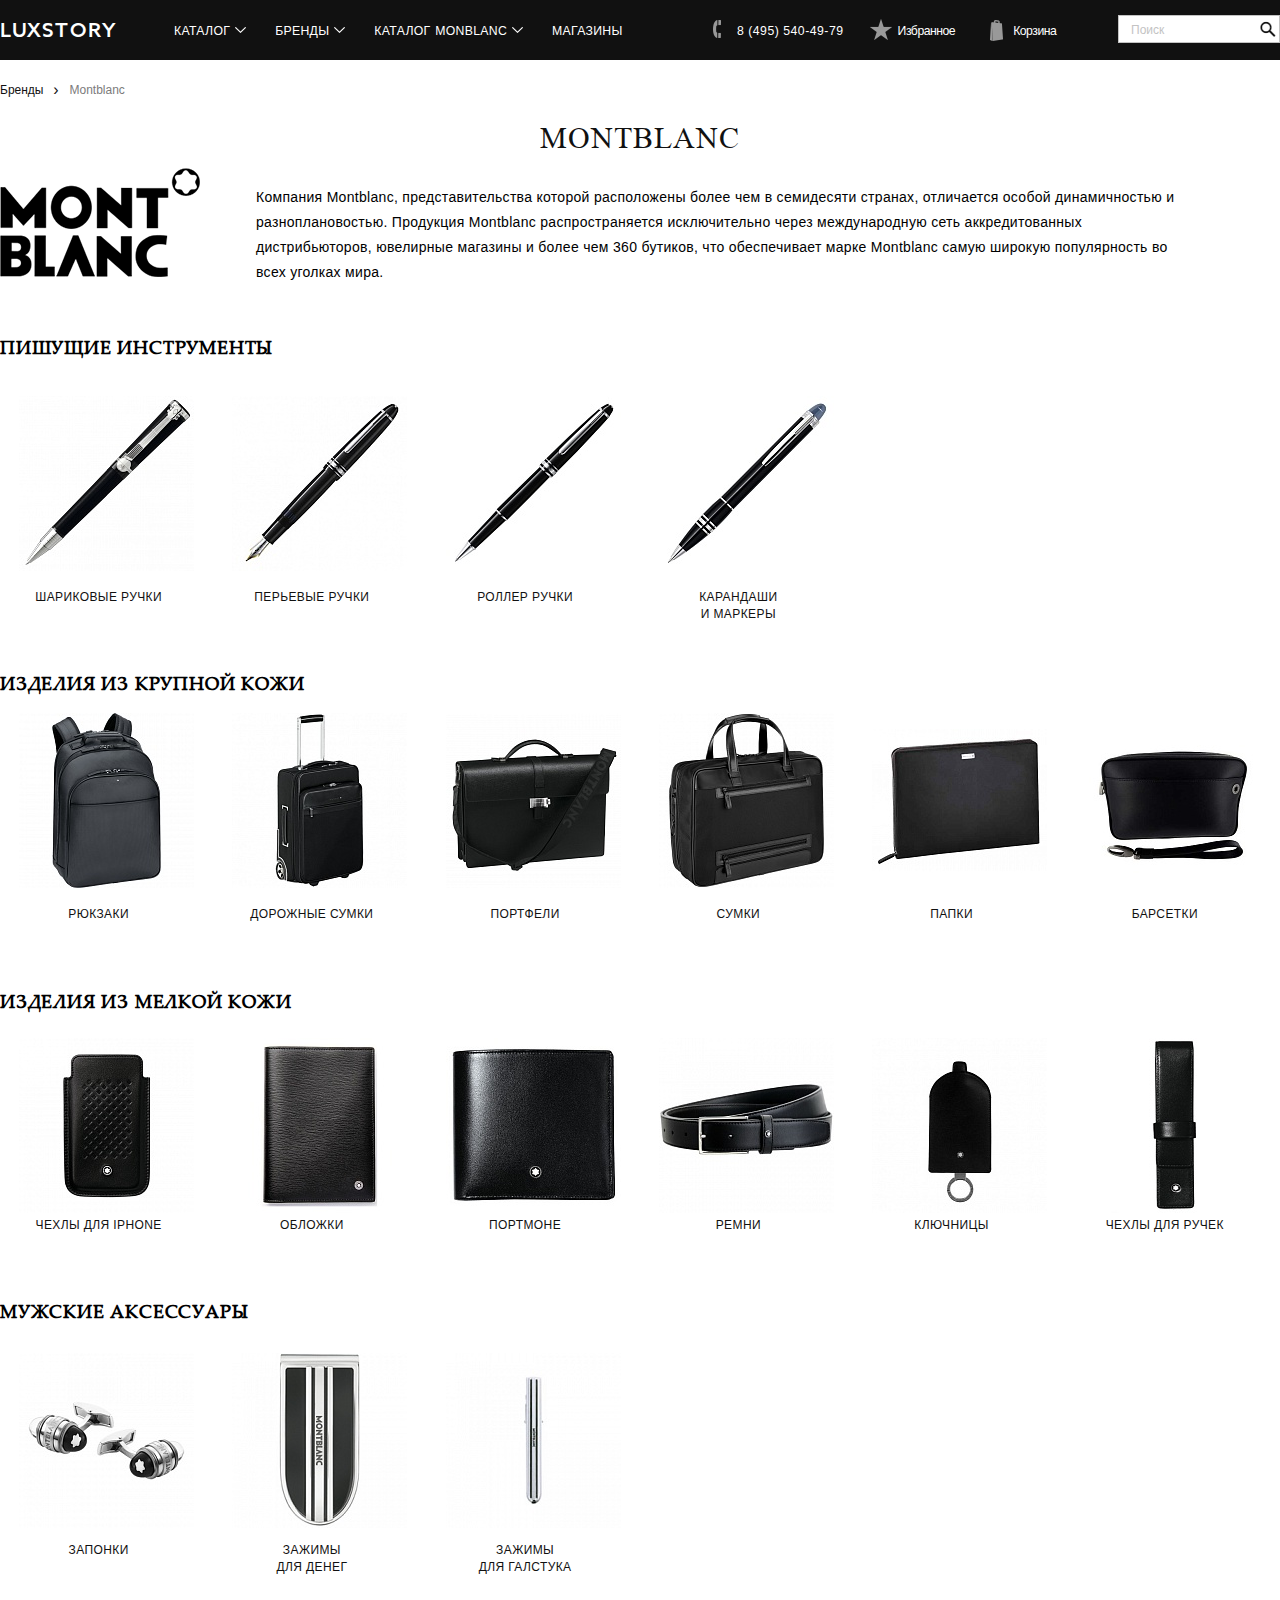
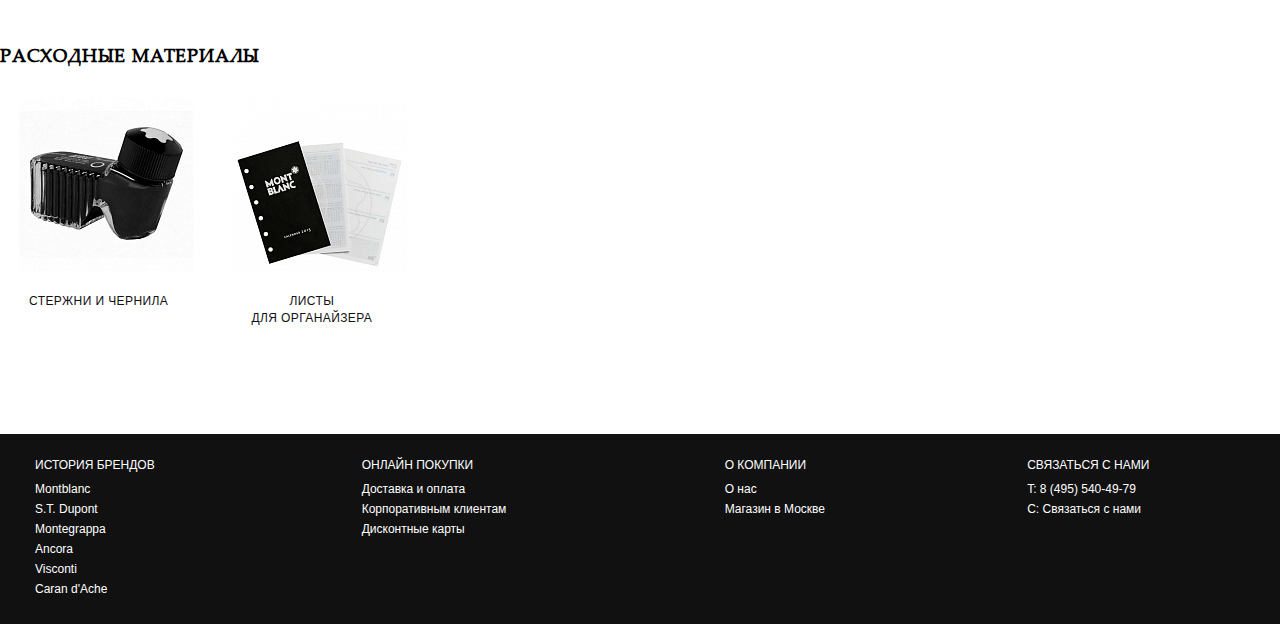
==== index.html @ c9559ed9 "girst_commit" ====
﻿<!DOCTYPE HTML>
<!--[if lt IE 7]><html lang="ru" class="lt-ie9 lt-ie8 lt-ie7"><![endif]-->
<!--[if IE 7]><html lang="ru" class="lt-ie9 lt-ie8"><![endif]-->
<!--[if IE 8]><html lang="ru" class="lt-ie9"><![endif]-->
<!--[if gt IE 8]><!-->
<html lang="ru">
<!--<![endif]-->
	<head>
		<meta charset="utf-8" />
		<title>Monblanc</title>
		<meta name="description" content="" />
		<meta http-equiv="X-UA-Compatible" content="IE=edge" />
		<meta name="viewport" content="width=device-width, initial-scale=1.0" />
		<link rel="shortcut icon" href="favicon.ico" />
		<link rel="stylesheet" href="style.css">
		<!-- <link rel="stylesheet" href="css/nav.css">	 -->
		<link href='https://fonts.googleapis.com/css?family=Open+Sans' rel='stylesheet' type='text/css'>
		
		
		<!--[if lt IE 9]>
			<link rel="stylesheet" href="https://rawgit.com/codefucker/finalReject/master/reject/reject.css" media="all" />
			<script type="text/javascript" src="https://rawgit.com/codefucker/finalReject/master/reject/reject.min.js" data-text="Ваш браузер застарел, обновите свой браузер"></script>
			<script src="js/html5shiv/es5-shim.min.js"></script>
			<script src="js/html5shiv/html5shiv.min.js"></script>
			<script src="js/html5shiv/html5shiv-printshiv.min.js"></script>
			<script src="js/respond/respond.min.js"></script>
		<![endif]-->		
	</head>
	<body>	
		<!--  Start header -->
		<header>
		<ul>
			<li>
				<ul></ul>
			</li>
		</ul>
			<div class="header-inner">	
				<a href="" class="toggleMenu"></a>		
				<nav class="nav-header-left nav">								
					<h1 class="logo-text"><a href="">LUXSTORY</a></h1>					
					<li><a href="#">каталог</a><span></span>
						<ul class="block-nav first-block-nav ">
							<li>
								<a>MONTBLANC</a><span></span>
								<ul>									
									<li>
										<ul>
											<li><a href="">МУЖСКИЕ АКСЕССУАРЫ</a></li>
											<li><a href="">ПИШУЩИЕ ИНСТРУМЕНТЫ </a></li>
											<li><a href="">ИЗДЕЛИЯ ИЗ КОЖИ </a></li>
											<li><a href="">РАСХОДНЫЕ МАТЕРИАЛЫ</a></li>
										</ul>
									</li>
								</ul>
							</li>
							<li>
								<a>VISCONTI</a><span></span>
								<ul>
									
									<li>
										<ul>
											<li><a href="">ПИШУЩИЕ ИНСТРУМЕНТЫ</a></li>	
										</ul>
									</li>				
								</ul>
							</li>
							<li>
								<a>S.T.DUPONT</a><span></span>
								<ul>
									
									<li>
										<ul>
											<li><a href="">ИЗДЕЛИЯ ИЗ КОЖИ</a></li>
											<li><a href="">ЗАЖИГАЛКИ</a></li>
										</ul>
									</li>									
								</ul>
							</li>
							<li>
								<a>ANCORA</a><span></span>
								<ul>
									
									<li>
										<ul>
											<li><a href="">ПИШУЩИЕ ИНСТРУМЕНТЫ</a></li>
										</ul>
									</li>									
								</ul>
							</li>
							<li>
								<ul>
									<a>MONTEGRAPPA</a><span></span>
									<li>
										<ul>
											<li><a href="">ПИШУЩИЕ ИНСТРУМЕНТЫ</a></li>
											<li><a href="">МУЖСКИЕ АКСЕССУАРЫ</a></li>
										</ul>
									</li>									
								</ul>
							</li>
							<li>
								<ul>
									<a>CARAN D'ACHE</a><span></span>
									<li>
										<ul>
											<li><a href="">ИЗДЕЛИЯ ИЗ КОЖИ</a></li>
											<li><a href="">ПИШУЩИЕ ИНСТРУМЕНТЫ</a></li>
										</ul>
									</li>									
								</ul>
							</li>
						</ul>					
					</li>
					<li><a href="#">Бренды</a><span></span>
						<ul class="block-nav">
							<li>																	
								<a href="">MONTBLANC</a>
								<a href="">VISCONTI</a>
								<a href="">S.T.DUPONT</a>
								<a href="">ANCORA</a>
								<a href="">MONTEGRAPPA</a>
								<a href="">CARAN D'ACHE</a>																
							</li>
						</ul>
					</li>
					<li><a href="#">КАТАЛОГ MONBLANC</a><span></span>
						<ul class="block-nav">
							<li>															
								<a href="">МУЖСКИЕ АКСЕССУАРЫ</a>
								<a href="">ПИШУЩИЕ ИНСТРУМЕНТЫ </a>
								<a href="">ИЗДЕЛИЯ ИЗ КОЖИ </a>
								<a href="">РАСХОДНЫЕ МАТЕРИАЛЫ</a>														
							</li>
						</ul>
					</li>
					<li><a href="#">магазины</a></li>
				</nav>
				<nav class="nav-header-right">
					<li class="nav-phone"><a href="#">8 (495) 540-49-79</a></li>
					<li class="favorites"><a href="#"><span>Избранное</span></a></li>
					<li class="card"><a href="#"><span>Корзина</span></a></li>
					<form action="" class="form-search">
						<input type="text" placeholder="Поиск">
						<input type="submit" value="&nbsp;">
					</form>
				</nav>
			</div>
		</header>		
		<div class="clear"></div>
		<!-- Stop header -->
		<!--  Start page-title-map -->
		<div class="page-title-map">
			<ul >
				<li><a href="#">Бренды</a></li>			
				<li><a href="#" class="active-post">Montblanc</a></li>				
			</ul>
		</div>
		<!-- Stop page-title-map -->
		<!--  Start content -->
		<section class="content">
			<div class="content-inner">
				<h2>montblanc</h2>
				<div class="content-inner-text">
					<a href="#" class="logo">
						<img src="images/content/logo.png" alt="">
					</a>
					<p>
						Компания Montblanc, представительства которой расположены более чем в семидесяти странах, отличается особой динамичностью и разноплановостью. Продукция Montblanc распространяется исключительно через международную сеть аккредитованных дистрибьюторов, ювелирные магазины и более чем 360 бутиков, что обеспечивает марке Montblanc самую широкую популярность во всех уголках мира.
					</p>
				</div>
				<ul class="ci-desc">
					<h3>Пишущие инструменты</h3>
					<li>
						<a href="">
							<div><img src="images/content/writingInstrument/1.jpg" alt=""></div>
							<span>Шариковые ручки</span>
						</a>
					</li>
					<li>
						<a href="">
							<div><img src="images/content/writingInstrument/2.jpg" alt=""></div>
							<span>Перьевые ручки</span>
						</a>
					</li>
					<li>
						<a href="">
							<div><img src="images/content/writingInstrument/3.jpg" alt=""></div>
							<span>Роллер ручки</span>
						</a>
					</li>
					<li>
						<a href="">
							<div><img src="images/content/writingInstrument/4.jpg" alt=""></div>
							<span>Карандаши<br>и маркеры</span>
						</a>
					</li>
				</ul>
				<ul class="ci-desc roughSkin">
					<h3>Изделия из крупной кожи</h3>
					<li>
						<a href="">
							<div><img src="images/content/roughSkin/1.jpg" alt=""></div>
							<span>Рюкзаки</span>
						</a>
					</li>
					<li>
						<a href="">
							<div><img src="images/content/roughSkin/2.jpg" alt=""></div>
							<span>Дорожные сумки</span>
						</a>
					</li>
					<li>
						<a href="">
							<div><img src="images/content/roughSkin/3.jpg" alt=""></div>
							<span>Портфели</span>
						</a>
					</li>
					<li>
						<a href="">
							<div><img src="images/content/roughSkin/4.jpg" alt=""></div>
							<span>Сумки</span>
						</a>
					</li>
					<li>
						<a href="">
							<div><img src="images/content/roughSkin/5.jpg" alt=""></div>
							<span>Папки</span>
						</a>
					</li>
					<li>
						<a href="">
							<div><img src="images/content/roughSkin/6.jpg" alt=""></div>
							<span>Барсетки</span>
						</a>
					</li>
				</ul>
				
				<ul class="ci-desc fineLeather">
					<h3>Изделия из мелкой кожи</h3>
					<li>
						<a href="">
							<div><img src="images/content/fineLeather/1.jpg" alt=""></div>
							<span>Чехлы для Iphone</span>
						</a>
					</li>
					<li>
						<a href="">
							<div><img src="images/content/fineLeather/2.jpg" alt=""></div>
							<span>Обложки</span>
						</a>
					</li>
					<li>
						<a href="">
							<div><img src="images/content/fineLeather/3.jpg" alt=""></div>
							<span>Портмоне</span>
						</a>
					</li>
					<li>
						<a href="">
							<div><img src="images/content/fineLeather/4.jpg" alt=""></div>
							<span>Ремни</span>
						</a>
					</li>
					<li>
						<a href="">
							<div><img src="images/content/fineLeather/5.jpg" alt=""></div>
							<span>Ключницы</span>
						</a>
					</li>
					<li>
						<a href="">
							<div><img src="images/content/fineLeather/6.jpg" alt=""></div>
							<span>Чехлы для ручек</span>
						</a>
					</li>
				</ul>
				<ul class="ci-desc accessories">
					<h3>Мужские аксессуары</h3>
					<li>
						<a href="">
							<div><img src="images/content/accessories/1.jpg" alt=""></div>
							<span>Запонки</span>
						</a>
					</li>
					<li>
						<a href="">
							<div><img src="images/content/accessories/2.jpg" alt=""></div>
							<span>Зажимы<br>для денег</span>
						</a>
					</li>	
					<li>
						<a href="">
							<div><img src="images/content/accessories/3.jpg" alt=""></div>
							<span>Зажимы<br>для галстука</span>
						</a>
					</li>			
				</ul>

				<ul class="ci-desc consumables">
					<h3>Расходные материалы</h3>
					<li>
						<a href="">
							<div><img src="images/content/consumables/1.jpg" alt=""></div>
							<span>Стержни и чернила</span>
						</a>
					</li>
					<li>
						<a href="">
							<div><img src="images/content/consumables/2.jpg" alt=""></div>
							<span>Листы<br>для органайзера</span>
						</a>
					</li>								
				</ul>

			</div>
		</section>
		<!-- Stop content -->
		<!--  Start footer -->
		<footer>
			<div class="footer-inner">
				<nav class="footer-nav fn-1">
					<li><h4>История брендов</h4></li>
					<li><a href="">Montblanc</a></li>
					<li><a href="">S.T. Dupont</a></li>
					<li><a href="">Montegrappa</a></li>
					<li><a href="">Ancora</a></li>
					<li><a href="">Visconti</a></li>
					<li><a href="">Caran d'Ache</a></li>
				</nav>
				<nav class="footer-nav fn-2">
					<li><h4>Онлайн покупки</h4></li>
					<li><a href="">Доставка и оплата</a></li>
					<li><a href="">Корпоративным клиентам</a></li>
					<li><a href="">Дисконтные карты</a></li>		
				</nav>
				<nav class="footer-nav fn-3">
					<li><h4>О компании</h4></li>
					<li><a href="">О нас</a></li>
					<li><a href="">Магазин в Москве</a></li>
				</nav>
				<nav class="footer-nav fn-4">
					<li><h4>Связаться с нами</h4></li>
					<li><span>T: 8 (495) 540-49-79</span></li>
					<li><a href="">C: Связаться с нами</a></li>
				</nav>
			</div>
		</footer>				
		<!-- Stop footer -->

		<!-- script -->	
		<script type="text/javascript" src="http://code.jquery.com/jquery-1.10.2.min.js"></script>
		<script src="js/myscript.js" type="text/javascript"></script>
	</body>
</html>
---- style.css ----
﻿@charset "utf-8";

@import url(css/media.css);
@import url(css/reset.css);
/* ----------------------------Блок присоединения шрифтов--------------------------------*/
@import url(https://fonts.googleapis.com/css?family=Open+Sans);
@font-face {
font-family: 'AzoSans-Medium';
src: url('fonts/AzoSans/AzoSans-Medium.eot');
src: url('fonts/AzoSans/AzoSans-Medium.eot?#iefix') format('embedded-opentype'),
 url('fonts/AzoSans/AzoSans-Medium.woff') format('woff'),
 url('fonts/AzoSans/AzoSans-Medium.ttf') format('truetype'),
 url('fonts/AzoSans/AzoSans-Medium.svg#fonts/AzoSans/AzoSans-Medium') format('svg');
font-weight: normal;
font-style: normal;
}
@font-face {
font-family: 'PalatinoLinotype';
src: url('fonts/PalatinoLinotype/PalatinoLinotype.eot');
src: url('fonts/PalatinoLinotype/PalatinoLinotype.eot?#iefix') format('embedded-opentype'),
 url('fonts/PalatinoLinotype/PalatinoLinotype.woff') format('woff'),
 url('fonts/PalatinoLinotype/PalatinoLinotype.ttf') format('truetype'),
 url('fonts/PalatinoLinotype/PalatinoLinotype.svg#fonts/PalatinoLinotype/PalatinoLinotype') format('svg');
font-weight: normal;
font-style: normal;
}
@font-face {
font-family: 'Times_New_Roman';
src: url('fonts/Times_New_Roman/Times_New_Roman.eot');
src: url('fonts/Times_New_Roman/Times_New_Roman.eot?#iefix') format('embedded-opentype'),
 url('fonts/Times_New_Roman/Times_New_Roman.woff') format('woff'),
 url('fonts/Times_New_Roman/Times_New_Roman.ttf') format('truetype'),
 url('fonts/Times_New_Roman/Times_New_Roman.svg#fonts/Times_New_Roman/Times_New_Roman') format('svg');
font-weight: normal;
font-style: normal;
}
/* ------------------------------ Конец блока присоединения шрифтов ------------------------------*/


/*-----------------------------------------------------------------------------------*/
/*  TYPOGRAPHY
/*-----------------------------------------------------------------------------------*/
body{
    font-family: arial, sans-serif;
    font-weight: 400;
    font-size: 12px;
    color: #111;
}
a{
	text-decoration: none;
}
li a:hover{
	text-decoration: underline;
	color: #bfac61;
}
.clear{
	clear: both;
}
/* ------------------------------  Start header ------------------------------ */
header{
	width: 100%;
	background: #111;
}
.header-inner{
	min-height: 60px;
	max-width: 1280px;	
	margin: 0 auto;
    padding: 12px 0 0 0;
	font-size: 12.26px;
	outline: 0px solid #ff0000;
}
.header-inner a{
	color: #fff;
}
.logo-text{
	padding: 10px 39px 19px 0;
	font-family: 'AzoSans-Medium';
	font-size: 20px;	
	letter-spacing: 1px;
	float: left;
}
/* nav-header-left */
.toggleMenu{
	display: none;
	width: 25px;
	height: 25px;
	margin: 5px 0 0 20px;
	background: url(images/header/menu-left.png) no-repeat;
	float: left;
}
.nav-header-left{
    letter-spacing: 0.3px;
	float: left;
}
.nav-header-left > li{
	position: relative;
	float: left;
}
.nav-header-left > li > a{
	display: block;
    padding: 13px 26px 23px 19px;
	text-transform: uppercase;
	word-spacing: 1px;
}
/*.nav-header-left > li:last-child a:after{
	display: none;
}*/
.nav-header-left > li > span{
	position: absolute;
    right: 10px;
    top: 15px;
    width: 11px;
    height: 6px;
    background: url(images/header/nav-header-left-after.png) no-repeat;
}
.nav-header-left > li:hover > a{
	text-decoration: none;
	background: #fff;
	color: #111;
}
.nav-header-left > li:last-child:hover > a{
	text-decoration: none;
	background: none;
	color: #fff;
}

/* block-nav */
.block-nav{
	display: none;
	position: absolute;
	top: 37px;
	left: -50px;	
	padding: 0px 0 45px 57px;	
	background: #fff;
	border: 1px solid #cfcfcf;
    border-top: none;	
	z-index: 100;
}
.first-block-nav{
width: 700px;
left: -153px;
}
.nav-header-left > li:hover > ul{
	display: block;
}
.block-nav > li > ul > a{
	padding-bottom: 10px;
	font-family: 'Times_New_Roman';
	font-size: 18px;
	color: #111;
}
.block-nav a{
	font-family: 'Open Sans', sans-serif;
	line-height: 24px;
	color: #111;
}
.block-nav > li{
    width: 212px;
	padding-top: 20px;
	float: left;	
}
.block-nav > li > ul{
    padding-top: 17px;
}
/* nav-header-right */
.nav-header-right{
    width: 567px;
	padding-top: 3px;
	float: right;
}
.nav-header-right > li{
	padding: 5px 20px 0 0px;
	float: left;
}
.nav-header-right > li > a{
	position: relative;
	display: block;
	padding: 5px 10px 0 28px;
	letter-spacing: -0.5px;
}
li.nav-phone a{
    padding: 5px 6px 0 24px;
    letter-spacing: 0.5px;
}
.nav-phone a:before{
	position: absolute;
	left: 0px;
	top: 0px;
    content: "";
    width: 8px;
    height: 18px;
    background: url(images/header/nav-phone-bg.png) no-repeat;
}
.favorites a:before{
	position: absolute;
	left: 0px;
	top: -1px;
    content: "";
    width: 22px;
    height: 21px;
    background: url(images/header/favorites-bg.png) no-repeat;
}
.card a:before{
	position: absolute;
	left: 5px;
	top: 0px;
    content: "";
    width: 13px;
    height: 21px;
    background: url(images/header/card-bg.png) no-repeat;
}
.form-search{
	position: relative;
	float: right;
}
.form-search input[type=text]{
	width: 162px;
	height: 28px;
	padding: 0 20px 0 12px;
	border: 1px solid #c3c3c3;
}
.form-search input[type=submit]{	
	position: absolute;
	top: 6px;
	right: 2px;
	width: 19px;
	height: 17px;
	background: #fff url(images/header/form-search-submit.png) no-repeat;
	border: none;
}
.form-search ::-webkit-input-placeholder {
    font-size: 12px;
    color: #c3c3c3;
}
.form-search :-moz-placeholder {
    font-size: 12px;
    color: #c3c3c3;
}
.form-search ::-moz-placeholder {
    font-size: 12px;
    color: #c3c3c3;
}
.form-search :-ms-input-placeholder {
    font-size: 12px;
    color: #c3c3c3;
}


/* ------------------------------  Stop header ------------------------------ */
/* ------------------------------  Start page-title-map ------------------------------ */
.page-title-map{	
	max-width: 1280px;
	margin: 0 auto;
	outline: 0px solid #ff0000;
}
.page-title-map ul{
	overflow: hidden;
}
.page-title-map li{
	float: left;
}
.page-title-map li:first-child a{
	padding-left: 0;
}
.page-title-map li:last-child a:after{
	display: none;
}
.page-title-map a{
	position: relative;
	display: block;
    padding: 23px 15px 24px 11px;
	color: #111;
}
.page-title-map a:after {
    content: '\203A'; /* выведет › */
    position: absolute;
    right: 0px;
    top: 21px;
    display: block;
    font-size: 16px;
}
.page-title-map a.active-post{
	color: #7c7b7b;
}

/* ------------------------------  Stop page-title-map ------------------------------ */
/* ------------------------------  Start content ------------------------------ */
.content{
	width: 100%;
}
.content-inner{
	max-width: 1280px;
	margin: 0 auto;
	padding-bottom: 87px;
	outline: 0px solid #00cf00;
}
.content-inner h2{
	padding: 3px 0 15px 0;
    letter-spacing: 1px;
	text-align: center;
	text-transform: uppercase;
	font-family: 'Times_New_Roman';
	font-size: 30.22px;
}
/* content-inner-text */
.content-inner-text{
	overflow: hidden;
	padding-bottom: 22px;
}
.logo{
	float: left;
}
.content-inner-text p{
	width: 80%;
    padding: 17px 102px 0 0;
    line-height: 25px;
    font-size: 14px;
    color: #000;
    letter-spacing: 0.3px;
    float: right;
}
/* ci-desc */
.ci-desc{
	overflow: hidden;
	padding: 34px 0 0 0;
}
.roughSkin{
    padding-bottom: 18px;
}
.fineLeather{
	    padding-bottom: 3px;
}
.accessories{
	padding-bottom: 19px;
}
.ci-desc h3{
	padding-bottom: 37px;
	text-transform: uppercase;
	font-family: 'PalatinoLinotype';
	font-size: 18px;
	font-weight: 600;
	color: #000;
    letter-spacing: 0.8px;
}
.roughSkin h3{
	padding-bottom: 18px;
}
.fineLeather h3{
	padding-bottom: 25px;
}
.accessories h3{
	padding-bottom: 30px;
}
.consumables h3{
    padding-bottom: 30px;
}
.ci-desc li{
	width: 16.66%;
	float: left;
}
.ci-desc li > a{
	display: block;
}
.ci-desc li > a > div{
	min-height: 175px;
}
.ci-desc li > a > div > img{
    display: block;
	margin: 0 auto;
}
.ci-desc li > a > span{
	display: block;
	padding: 18px 16px 20px 0;    
    line-height: 17px;
	text-align: center;
	text-transform: uppercase;
    color: #111;
    letter-spacing: .4px;
}
.fineLeather li > a > span{
	padding: 4px 16px 34px 0;
}
.accessories li > a > span{
    padding-top: 14px;
}
.consumables li > a > span{
	padding-top: 21px ;
}
.ci-desc li > a > span:hover{
	color: #bfac61;
}
/* ------------------------------  Stop content ------------------------------ */
/* ------------------------------  Start footer ------------------------------ */
footer{
	width: 100%;
	background: #111;
}
.footer-inner{
	overflow: hidden;
	max-width: 1280px;
	margin: 0 auto;
	padding: 25px 35px;
	outline: 0px solid #ff0000;
}
.footer-nav{	
	float: left;
}
.fn-1{
	width: 27%;
}
.fn-2{
	width: 30%;
}
.fn-3{
	width: 25%;
}
.fn-4{
	width: 18%;
}
.footer-nav h4{
	padding-bottom: 8px;
	text-transform: uppercase;
	color: #fff;
}
.footer-nav a, .footer-nav span{
	display: inline-block;
	line-height: 20px;
	color: #fff;
}
/* ------------------------------  Stop footer ------------------------------ */
---- css/nav.css ----
body, nav, ul, li, a  {margin: 0; padding: 0;}
body {font-family: "Helvetica Neue", Helvetica, Arial, sans-serif; }
a {text-decoration: none;}
.container {
    width: 90%;
    max-width: 900px;
    margin: 10px auto;
}
.toggleMenu {
    display:  none;
    background: #666;
    padding: 10px 15px;
    color: #fff;
}
.nav {
    list-style: none;
     *zoom: 1;
     background:#175e4c;
}
.nav:before,
.nav:after {
    content: " "; 
    display: table; 
}
.nav:after {
    clear: both;
}
.nav ul {
    list-style: none;
    width: 9em;
}
.nav a {
    padding: 10px 15px;
    color:#fff;
}
.nav li {
    position: relative;
}
.nav > li {
    float: left;
    border-top: 1px solid #104336;
}
.nav > li > .parent {
    background-image: url("images/downArrow.png");
    background-repeat: no-repeat;
    background-position: right;
}
.nav > li > a {
    display: block;
}
.nav li  ul {
    position: absolute;
    left: -9999px;
}
.nav > li.hover > ul {
    left: 0;
}
.nav li li.hover ul {
    left: 100%;
    top: 0;
}
.nav li li a {
    display: block;
    background: #1d7a62;
    position: relative;
    z-index:100;
    border-top: 1px solid #175e4c;
}
.nav li li li a {
    background:#249578;
    z-index:200;
    border-top: 1px solid #1d7a62;
}

@media screen and (max-width: 768px) {
    .active {
        display: block;
    }
    .nav > li {
        float: none;
    }
    .nav > li > .parent {
        background-position: 95% 50%;
    }
    .nav li li .parent {
        background-image: url("images/downArrow.png");
        background-repeat: no-repeat;
        background-position: 95% 50%;
    }
    .nav ul {
        display: block;
        width: 100%;
    }
   .nav > li.hover > ul , .nav li li.hover ul {
        position: static;
    }

}
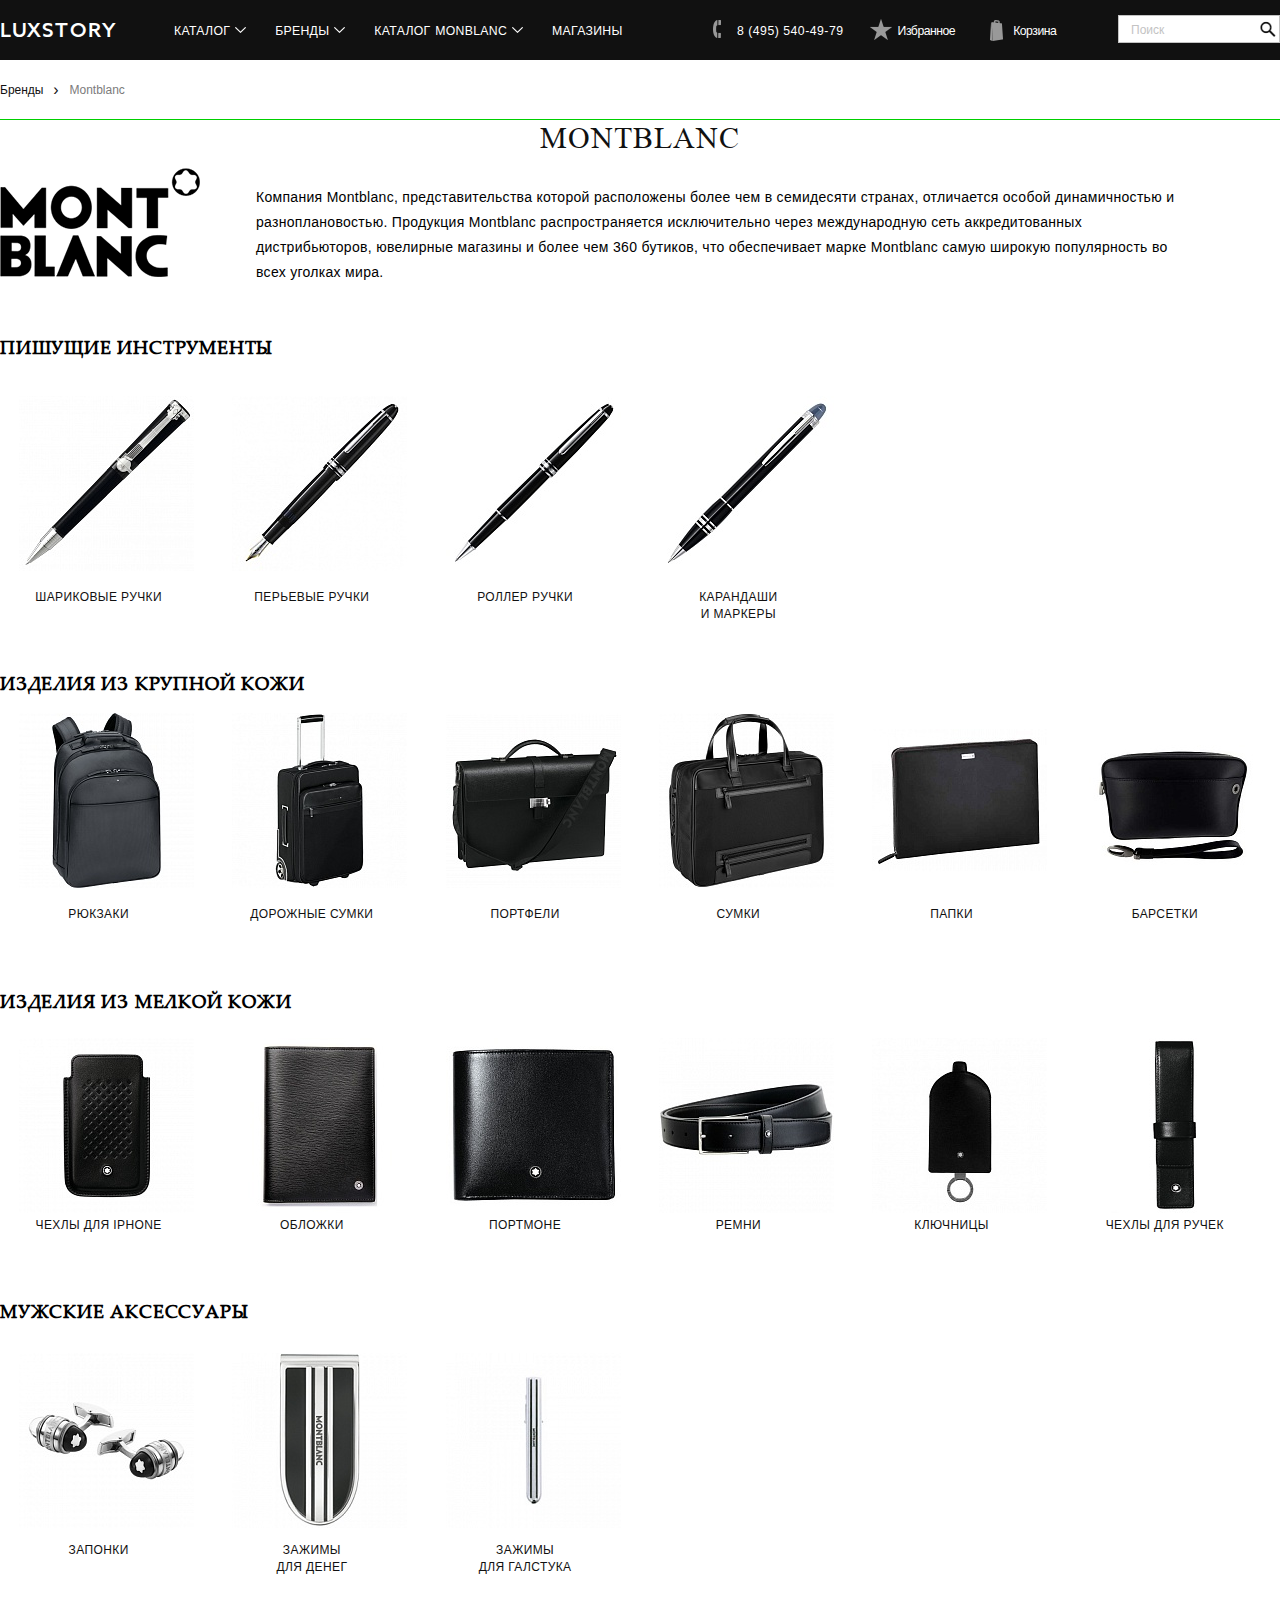
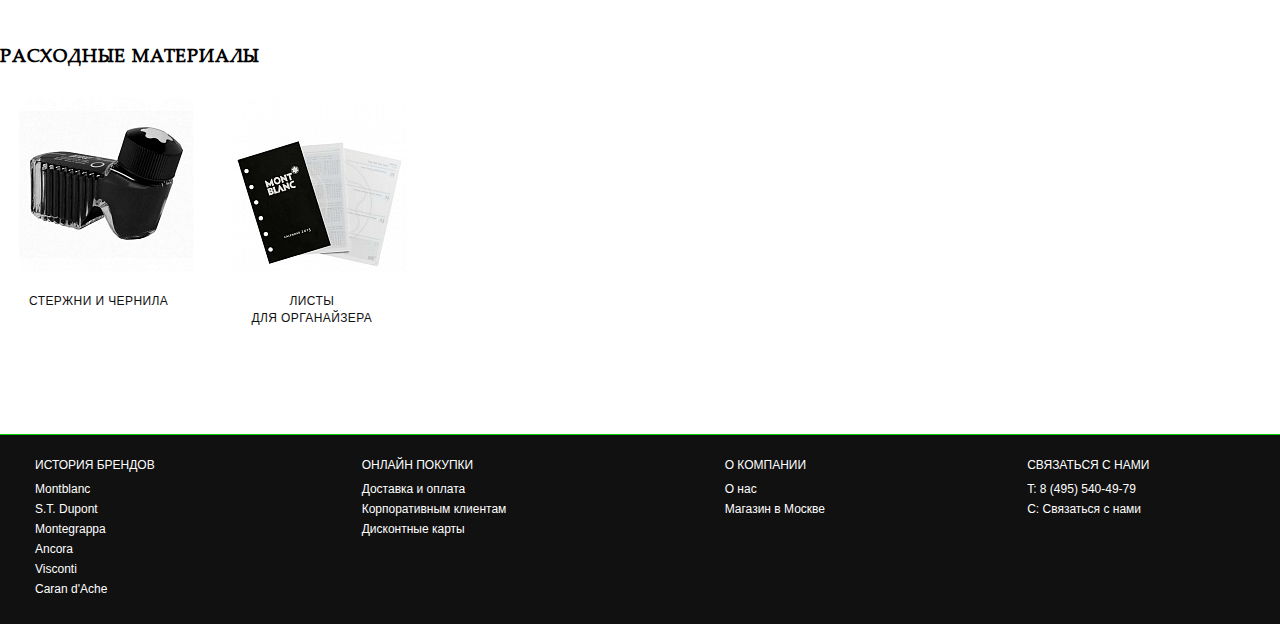
==== commit 41d2b70e: "catalog.html" ====
--- a/index.html
+++ b/index.html
@@ -12,8 +12,7 @@
 		<meta http-equiv="X-UA-Compatible" content="IE=edge" />
 		<meta name="viewport" content="width=device-width, initial-scale=1.0" />
 		<link rel="shortcut icon" href="favicon.ico" />
-		<link rel="stylesheet" href="style.css">
-		<!-- <link rel="stylesheet" href="css/nav.css">	 -->
+		<link rel="stylesheet" href="style.css">	
 		<link href='https://fonts.googleapis.com/css?family=Open+Sans' rel='stylesheet' type='text/css'>
 		
 		
@@ -29,15 +28,10 @@
 	<body>	
 		<!--  Start header -->
 		<header>
-		<ul>
-			<li>
-				<ul></ul>
-			</li>
-		</ul>
 			<div class="header-inner">	
-				<a href="" class="toggleMenu"></a>		
+				<a href="#" class="toggleMenu"></a>		
 				<nav class="nav-header-left nav">								
-					<h1 class="logo-text"><a href="">LUXSTORY</a></h1>					
+					<h1 class="logo-text"><a href="#">LUXSTORY</a></h1>					
 					<li><a href="#">каталог</a><span></span>
 						<ul class="block-nav first-block-nav ">
 							<li>
@@ -45,10 +39,10 @@
 								<ul>									
 									<li>
 										<ul>
-											<li><a href="">МУЖСКИЕ АКСЕССУАРЫ</a></li>
-											<li><a href="">ПИШУЩИЕ ИНСТРУМЕНТЫ </a></li>
-											<li><a href="">ИЗДЕЛИЯ ИЗ КОЖИ </a></li>
-											<li><a href="">РАСХОДНЫЕ МАТЕРИАЛЫ</a></li>
+											<li><a href="#">МУЖСКИЕ АКСЕССУАРЫ</a></li>
+											<li><a href="#">ПИШУЩИЕ ИНСТРУМЕНТЫ </a></li>
+											<li><a href="#">ИЗДЕЛИЯ ИЗ КОЖИ </a></li>
+											<li><a href="#">РАСХОДНЫЕ МАТЕРИАЛЫ</a></li>
 										</ul>
 									</li>
 								</ul>
@@ -59,7 +53,7 @@
 									
 									<li>
 										<ul>
-											<li><a href="">ПИШУЩИЕ ИНСТРУМЕНТЫ</a></li>	
+											<li><a href="#">ПИШУЩИЕ ИНСТРУМЕНТЫ</a></li>	
 										</ul>
 									</li>				
 								</ul>
@@ -70,8 +64,8 @@
 									
 									<li>
 										<ul>
-											<li><a href="">ИЗДЕЛИЯ ИЗ КОЖИ</a></li>
-											<li><a href="">ЗАЖИГАЛКИ</a></li>
+											<li><a href="#">ИЗДЕЛИЯ ИЗ КОЖИ</a></li>
+											<li><a href="#">ЗАЖИГАЛКИ</a></li>
 										</ul>
 									</li>									
 								</ul>
@@ -82,7 +76,7 @@
 									
 									<li>
 										<ul>
-											<li><a href="">ПИШУЩИЕ ИНСТРУМЕНТЫ</a></li>
+											<li><a href="#">ПИШУЩИЕ ИНСТРУМЕНТЫ</a></li>
 										</ul>
 									</li>									
 								</ul>
@@ -92,8 +86,8 @@
 									<a>MONTEGRAPPA</a><span></span>
 									<li>
 										<ul>
-											<li><a href="">ПИШУЩИЕ ИНСТРУМЕНТЫ</a></li>
-											<li><a href="">МУЖСКИЕ АКСЕССУАРЫ</a></li>
+											<li><a href="#">ПИШУЩИЕ ИНСТРУМЕНТЫ</a></li>
+											<li><a href="#">МУЖСКИЕ АКСЕССУАРЫ</a></li>
 										</ul>
 									</li>									
 								</ul>
@@ -103,8 +97,8 @@
 									<a>CARAN D'ACHE</a><span></span>
 									<li>
 										<ul>
-											<li><a href="">ИЗДЕЛИЯ ИЗ КОЖИ</a></li>
-											<li><a href="">ПИШУЩИЕ ИНСТРУМЕНТЫ</a></li>
+											<li><a href="#">ИЗДЕЛИЯ ИЗ КОЖИ</a></li>
+											<li><a href="#">ПИШУЩИЕ ИНСТРУМЕНТЫ</a></li>
 										</ul>
 									</li>									
 								</ul>
@@ -114,22 +108,22 @@
 					<li><a href="#">Бренды</a><span></span>
 						<ul class="block-nav">
 							<li>																	
-								<a href="">MONTBLANC</a>
-								<a href="">VISCONTI</a>
-								<a href="">S.T.DUPONT</a>
-								<a href="">ANCORA</a>
-								<a href="">MONTEGRAPPA</a>
-								<a href="">CARAN D'ACHE</a>																
+								<a href="#">MONTBLANC</a>
+								<a href="#">VISCONTI</a>
+								<a href="#">S.T.DUPONT</a>
+								<a href="#">ANCORA</a>
+								<a href="#">MONTEGRAPPA</a>
+								<a href="#">CARAN D'ACHE</a>																
 							</li>
 						</ul>
 					</li>
 					<li><a href="#">КАТАЛОГ MONBLANC</a><span></span>
 						<ul class="block-nav">
 							<li>															
-								<a href="">МУЖСКИЕ АКСЕССУАРЫ</a>
-								<a href="">ПИШУЩИЕ ИНСТРУМЕНТЫ </a>
-								<a href="">ИЗДЕЛИЯ ИЗ КОЖИ </a>
-								<a href="">РАСХОДНЫЕ МАТЕРИАЛЫ</a>														
+								<a href="#">МУЖСКИЕ АКСЕССУАРЫ</a>
+								<a href="#">ПИШУЩИЕ ИНСТРУМЕНТЫ </a>
+								<a href="#">ИЗДЕЛИЯ ИЗ КОЖИ </a>
+								<a href="#">РАСХОДНЫЕ МАТЕРИАЛЫ</a>														
 							</li>
 						</ul>
 					</li>
@@ -171,25 +165,25 @@
 				<ul class="ci-desc">
 					<h3>Пишущие инструменты</h3>
 					<li>
-						<a href="">
+						<a href="#">
 							<div><img src="images/content/writingInstrument/1.jpg" alt=""></div>
 							<span>Шариковые ручки</span>
 						</a>
 					</li>
 					<li>
-						<a href="">
+						<a href="#">
 							<div><img src="images/content/writingInstrument/2.jpg" alt=""></div>
 							<span>Перьевые ручки</span>
 						</a>
 					</li>
 					<li>
-						<a href="">
+						<a href="#">
 							<div><img src="images/content/writingInstrument/3.jpg" alt=""></div>
 							<span>Роллер ручки</span>
 						</a>
 					</li>
 					<li>
-						<a href="">
+						<a href="#">
 							<div><img src="images/content/writingInstrument/4.jpg" alt=""></div>
 							<span>Карандаши<br>и маркеры</span>
 						</a>
@@ -198,37 +192,37 @@
 				<ul class="ci-desc roughSkin">
 					<h3>Изделия из крупной кожи</h3>
 					<li>
-						<a href="">
+						<a href="#">
 							<div><img src="images/content/roughSkin/1.jpg" alt=""></div>
 							<span>Рюкзаки</span>
 						</a>
 					</li>
 					<li>
-						<a href="">
+						<a href="#">
 							<div><img src="images/content/roughSkin/2.jpg" alt=""></div>
 							<span>Дорожные сумки</span>
 						</a>
 					</li>
 					<li>
-						<a href="">
+						<a href="#">
 							<div><img src="images/content/roughSkin/3.jpg" alt=""></div>
 							<span>Портфели</span>
 						</a>
 					</li>
 					<li>
-						<a href="">
+						<a href="#">
 							<div><img src="images/content/roughSkin/4.jpg" alt=""></div>
 							<span>Сумки</span>
 						</a>
 					</li>
 					<li>
-						<a href="">
+						<a href="#">
 							<div><img src="images/content/roughSkin/5.jpg" alt=""></div>
 							<span>Папки</span>
 						</a>
 					</li>
 					<li>
-						<a href="">
+						<a href="#">
 							<div><img src="images/content/roughSkin/6.jpg" alt=""></div>
 							<span>Барсетки</span>
 						</a>
@@ -238,37 +232,37 @@
 				<ul class="ci-desc fineLeather">
 					<h3>Изделия из мелкой кожи</h3>
 					<li>
-						<a href="">
+						<a href="#">
 							<div><img src="images/content/fineLeather/1.jpg" alt=""></div>
 							<span>Чехлы для Iphone</span>
 						</a>
 					</li>
 					<li>
-						<a href="">
+						<a href="#">
 							<div><img src="images/content/fineLeather/2.jpg" alt=""></div>
 							<span>Обложки</span>
 						</a>
 					</li>
 					<li>
-						<a href="">
+						<a href="#">
 							<div><img src="images/content/fineLeather/3.jpg" alt=""></div>
 							<span>Портмоне</span>
 						</a>
 					</li>
 					<li>
-						<a href="">
+						<a href="#">
 							<div><img src="images/content/fineLeather/4.jpg" alt=""></div>
 							<span>Ремни</span>
 						</a>
 					</li>
 					<li>
-						<a href="">
+						<a href="#">
 							<div><img src="images/content/fineLeather/5.jpg" alt=""></div>
 							<span>Ключницы</span>
 						</a>
 					</li>
 					<li>
-						<a href="">
+						<a href="#">
 							<div><img src="images/content/fineLeather/6.jpg" alt=""></div>
 							<span>Чехлы для ручек</span>
 						</a>
@@ -277,19 +271,19 @@
 				<ul class="ci-desc accessories">
 					<h3>Мужские аксессуары</h3>
 					<li>
-						<a href="">
+						<a href="#">
 							<div><img src="images/content/accessories/1.jpg" alt=""></div>
 							<span>Запонки</span>
 						</a>
 					</li>
 					<li>
-						<a href="">
+						<a href="#">
 							<div><img src="images/content/accessories/2.jpg" alt=""></div>
 							<span>Зажимы<br>для денег</span>
 						</a>
 					</li>	
 					<li>
-						<a href="">
+						<a href="#">
 							<div><img src="images/content/accessories/3.jpg" alt=""></div>
 							<span>Зажимы<br>для галстука</span>
 						</a>
@@ -299,13 +293,13 @@
 				<ul class="ci-desc consumables">
 					<h3>Расходные материалы</h3>
 					<li>
-						<a href="">
+						<a href="#">
 							<div><img src="images/content/consumables/1.jpg" alt=""></div>
 							<span>Стержни и чернила</span>
 						</a>
 					</li>
 					<li>
-						<a href="">
+						<a href="#">
 							<div><img src="images/content/consumables/2.jpg" alt=""></div>
 							<span>Листы<br>для органайзера</span>
 						</a>
@@ -320,28 +314,28 @@
 			<div class="footer-inner">
 				<nav class="footer-nav fn-1">
 					<li><h4>История брендов</h4></li>
-					<li><a href="">Montblanc</a></li>
-					<li><a href="">S.T. Dupont</a></li>
-					<li><a href="">Montegrappa</a></li>
-					<li><a href="">Ancora</a></li>
-					<li><a href="">Visconti</a></li>
-					<li><a href="">Caran d'Ache</a></li>
+					<li><a href="#">Montblanc</a></li>
+					<li><a href="#">S.T. Dupont</a></li>
+					<li><a href="#">Montegrappa</a></li>
+					<li><a href="#">Ancora</a></li>
+					<li><a href="#">Visconti</a></li>
+					<li><a href="#">Caran d'Ache</a></li>
 				</nav>
 				<nav class="footer-nav fn-2">
 					<li><h4>Онлайн покупки</h4></li>
-					<li><a href="">Доставка и оплата</a></li>
-					<li><a href="">Корпоративным клиентам</a></li>
-					<li><a href="">Дисконтные карты</a></li>		
+					<li><a href="#">Доставка и оплата</a></li>
+					<li><a href="#">Корпоративным клиентам</a></li>
+					<li><a href="#">Дисконтные карты</a></li>		
 				</nav>
 				<nav class="footer-nav fn-3">
 					<li><h4>О компании</h4></li>
-					<li><a href="">О нас</a></li>
-					<li><a href="">Магазин в Москве</a></li>
+					<li><a href="#">О нас</a></li>
+					<li><a href="#">Магазин в Москве</a></li>
 				</nav>
 				<nav class="footer-nav fn-4">
 					<li><h4>Связаться с нами</h4></li>
 					<li><span>T: 8 (495) 540-49-79</span></li>
-					<li><a href="">C: Связаться с нами</a></li>
+					<li><a href="#">C: Связаться с нами</a></li>
 				</nav>
 			</div>
 		</footer>				
--- a/style.css
+++ b/style.css
@@ -1,7 +1,7 @@
-﻿@charset "utf-8";
+﻿@charset "utf-8"; 
 
 @import url(css/media.css);
-@import url(css/reset.css);
+@import url(css/reset.css); 
 /* ----------------------------Блок присоединения шрифтов--------------------------------*/
 @import url(https://fonts.googleapis.com/css?family=Open+Sans);
 @font-face {
@@ -292,7 +292,7 @@
 	max-width: 1280px;
 	margin: 0 auto;
 	padding-bottom: 87px;
-	outline: 0px solid #00cf00;
+	outline: 1px solid #00cf00;
 }
 .content-inner h2{
 	padding: 3px 0 15px 0;
@@ -428,4 +428,163 @@
 	color: #fff;
 }
 /* ------------------------------  Stop footer ------------------------------ */
-
+/*-----------------------------------------------------------------------------------*/
+/*  CATALOG
+/*-----------------------------------------------------------------------------------*/
+/* selected-block */
+.select-block{
+	padding: 54px 0 0px 0;
+}
+.select-block > ul{
+	overflow: hidden;
+}
+.select-block > ul > li{
+    padding: 0 15px 52px 0;
+	float: left;
+} 
+.select-block > ul > li:last-child{
+	float: right;
+    width: 221px;
+    font-size: 13px;
+}
+.select-block > ul > li:last-child h4{
+	padding: 24px 0 5px 28px;
+    font-size: 13px;
+    color: #7c7b7b;
+	text-transform: none;
+}
+.select-block> ul > li > h4{
+	padding-bottom: 11px;
+	text-transform: uppercase;
+	font-family: 'Open Sans', sans-serif;
+	font-size: 11px;
+	color: #c6c6c6;
+}
+.select-block > ul > li > div a:after{
+    position: absolute;
+    top: 14px;
+    right: 7px;
+	content: '';
+	width: 10px;
+	height: 6px;
+	background: #fff url(images/page-catalog/slct-after-bg.png) no-repeat;
+}
+.select-block > ul > li:last-child a:after{ 
+	top: 5px;
+    right: 7px;
+}
+.select-block > ul > li > div a.active:after{
+	background: #fff url(images/page-catalog/slct-after-bg-active.png) no-repeat;
+}
+.select-block li a:hover {
+	text-decoration: none;
+    color: #111;
+}
+/* ci-catalog */
+.ci-catalog{
+	padding: 40px 0 60px 0;
+}
+.ci-catalog:after {
+    content: ".";
+    display: block;
+    clear: both;
+    visibility: hidden;
+    line-height: 0;
+    height: 0;
+}
+.ci-catalog li{
+	position: relative;
+	width: 25%;
+    min-height: 382px;
+	padding: 15px 0 28px 0;
+	float: left;
+}
+.ci-catalog li:hover{
+	
+}
+.ci-catalog li:hover > .catalog-block{
+	display: block;
+}
+.ci-catalog li:hover .catalog-block-a{
+	position: absolute;
+    left: 0;
+    z-index: 100;
+    display: block;
+    width: 91.5%;
+    height: 102px;
+    padding-top: 14px;
+    background: #fff;
+}
+.catalog-block{
+	display: none;
+	position: absolute;
+    top: 0;
+    z-index: 10;
+    width: 92%;
+    min-height: 464px;
+    border: 1px solid #dbdbdb;
+    box-shadow: 0px 5px 13px 0px rgba(0, 0, 0, 0.4);
+}
+.ci-catalog li > a > div{
+	min-height: 175px;
+}
+.ci-catalog li > a > div > img{
+    display: block;
+    width: 85%;
+	margin: 0 auto;
+}
+.ci-catalog li > a > span{
+	display: block;
+	padding: 17px 13px 10px 0;
+    line-height: 18px;
+	text-align: center;
+	text-transform: uppercase;
+    color: #111;
+    letter-spacing: .4px;
+}
+.ci-catalog li > a > span:hover{
+	color: #bfac61;
+}
+.artc{
+    display: block;
+	text-align: right;
+	padding-right: 11px;
+    font-size: 11px;
+    color: #999;
+}
+.ci-catalog li:hover  .artc {
+    margin-top: -3px;
+    padding-right: 64px;
+    font-size: 14px;
+}
+li > a > span.price{
+	padding: 0 14px 0px 0;
+	font-size: 22px;
+}
+.catalog-block-a{
+	display: none;
+}
+.buy{
+	display: block;	
+	width: 202px;
+    height: 37px;
+    margin: 0 auto 6px auto;
+    padding: 12px 0 0 22px;
+    text-align: center;
+    text-transform: uppercase;
+    font-weight: 600;
+	background: #111 url(images/page-catalog/buy-bg.png) 64px 7px no-repeat;
+	color: #fff;
+}
+.to-favorite{
+	display: block;	
+	width: 202px;
+	height: 37px;
+	margin: 0 auto;
+    padding: 12px 0 0 34px;
+    text-align: center;
+    text-transform: uppercase;
+    font-weight: 600;
+	background: #999 url(images/page-catalog/to-favorite-bg.png) 46px 7px  no-repeat;
+	color: #fff;
+}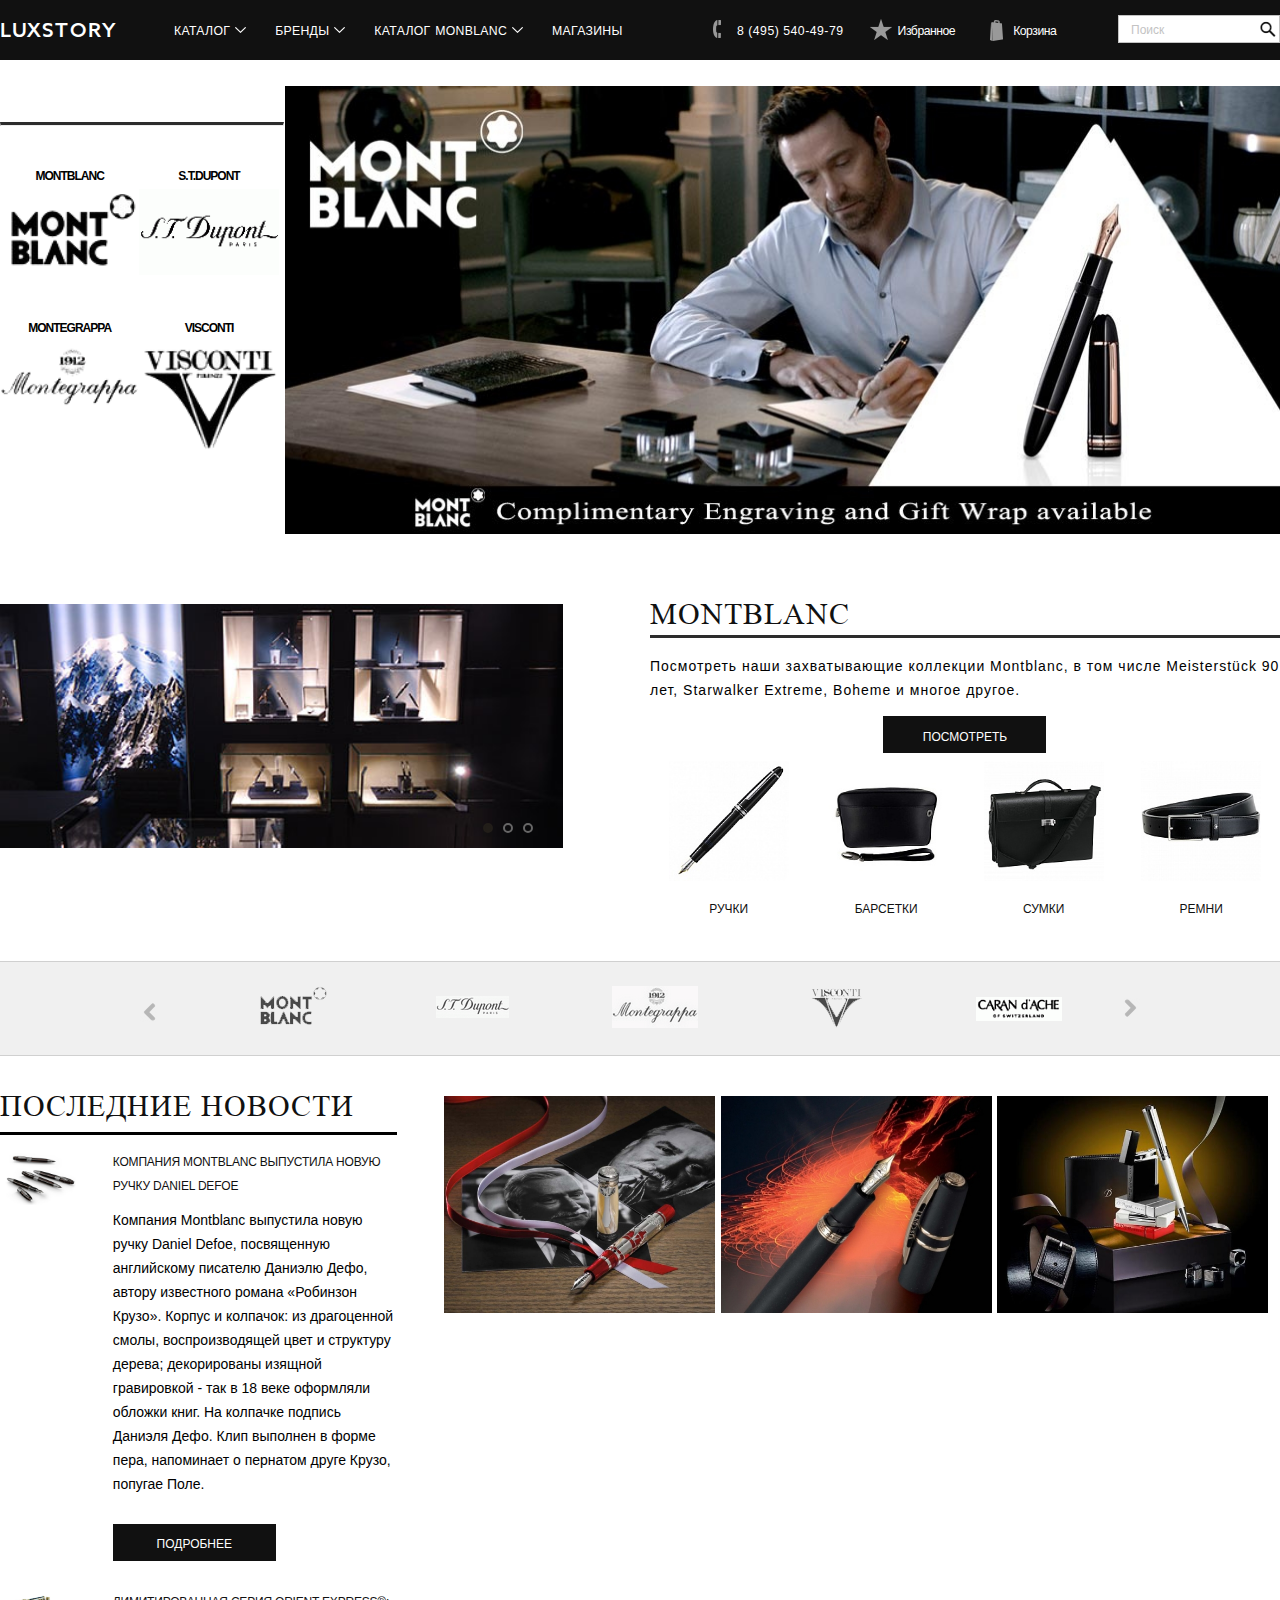
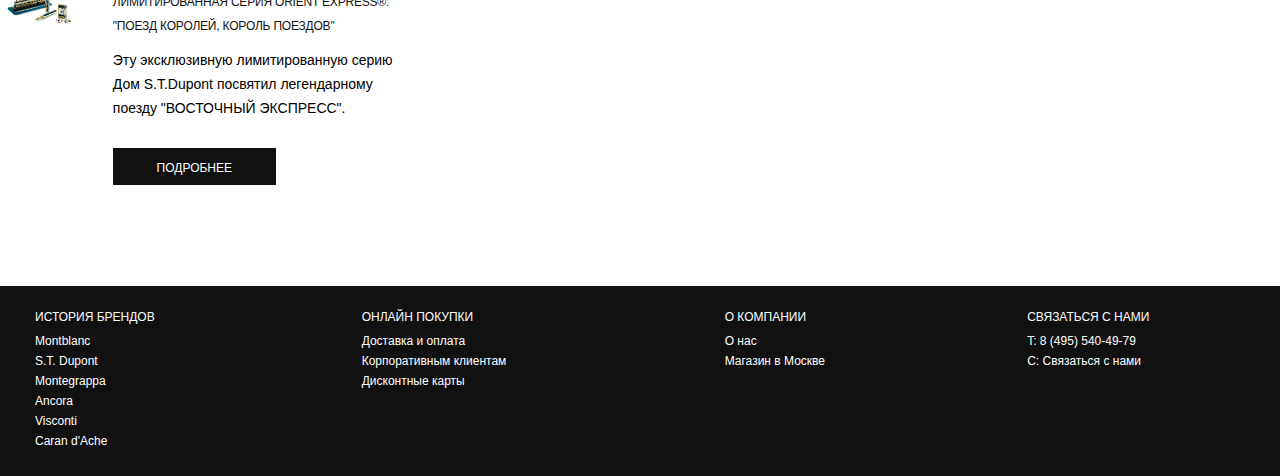
==== commit c6c96e99: "index.html" ====
--- a/index.html
+++ b/index.html
@@ -13,8 +13,8 @@
 		<meta name="viewport" content="width=device-width, initial-scale=1.0" />
 		<link rel="shortcut icon" href="favicon.ico" />
 		<link rel="stylesheet" href="style.css">	
+		<!-- fonts -->
 		<link href='https://fonts.googleapis.com/css?family=Open+Sans' rel='stylesheet' type='text/css'>
-		
 		
 		<!--[if lt IE 9]>
 			<link rel="stylesheet" href="https://rawgit.com/codefucker/finalReject/master/reject/reject.css" media="all" />
@@ -70,6 +70,7 @@
 									</li>									
 								</ul>
 							</li>
+							<div class="clear"></div>
 							<li>
 								<a>ANCORA</a><span></span>
 								<ul>
@@ -82,8 +83,8 @@
 								</ul>
 							</li>
 							<li>
-								<ul>
-									<a>MONTEGRAPPA</a><span></span>
+								<a>MONTEGRAPPA</a><span></span>
+								<ul>									
 									<li>
 										<ul>
 											<li><a href="#">ПИШУЩИЕ ИНСТРУМЕНТЫ</a></li>
@@ -93,8 +94,8 @@
 								</ul>
 							</li>
 							<li>
-								<ul>
-									<a>CARAN D'ACHE</a><span></span>
+								<a>CARAN D'ACHE</a><span></span>
+								<ul>									
 									<li>
 										<ul>
 											<li><a href="#">ИЗДЕЛИЯ ИЗ КОЖИ</a></li>
@@ -107,13 +108,13 @@
 					</li>
 					<li><a href="#">Бренды</a><span></span>
 						<ul class="block-nav">
-							<li>																	
+							<li>															
 								<a href="#">MONTBLANC</a>
 								<a href="#">VISCONTI</a>
 								<a href="#">S.T.DUPONT</a>
 								<a href="#">ANCORA</a>
 								<a href="#">MONTEGRAPPA</a>
-								<a href="#">CARAN D'ACHE</a>																
+								<a href="#">CARAN D'ACHE</a>
 							</li>
 						</ul>
 					</li>
@@ -123,7 +124,7 @@
 								<a href="#">МУЖСКИЕ АКСЕССУАРЫ</a>
 								<a href="#">ПИШУЩИЕ ИНСТРУМЕНТЫ </a>
 								<a href="#">ИЗДЕЛИЯ ИЗ КОЖИ </a>
-								<a href="#">РАСХОДНЫЕ МАТЕРИАЛЫ</a>														
+								<a href="#">РАСХОДНЫЕ МАТЕРИАЛЫ</a>		
 							</li>
 						</ul>
 					</li>
@@ -141,170 +142,148 @@
 			</div>
 		</header>		
 		<div class="clear"></div>
-		<!-- Stop header -->
-		<!--  Start page-title-map -->
-		<div class="page-title-map">
-			<ul >
-				<li><a href="#">Бренды</a></li>			
-				<li><a href="#" class="active-post">Montblanc</a></li>				
-			</ul>
-		</div>
-		<!-- Stop page-title-map -->
+		<!-- Stop header -->		
 		<!--  Start content -->
 		<section class="content">
 			<div class="content-inner">
-				<h2>montblanc</h2>
-				<div class="content-inner-text">
-					<a href="#" class="logo">
-						<img src="images/content/logo.png" alt="">
-					</a>
-					<p>
-						Компания Montblanc, представительства которой расположены более чем в семидесяти странах, отличается особой динамичностью и разноплановостью. Продукция Montblanc распространяется исключительно через международную сеть аккредитованных дистрибьюторов, ювелирные магазины и более чем 360 бутиков, что обеспечивает марке Montblanc самую широкую популярность во всех уголках мира.
-					</p>
+				<div class="title-block">					
+					<div class="tb-right">
+						<a href="#"><img src="images/content/title/1.jpeg" alt=""></a>
+					</div>
+					<ul class="tb-left">
+						<hr>
+						<li>
+							<a href="">
+								<h4>Montblanc</h4>
+								<img src="images/content/title/title-left/1.png" alt="">
+							</a>
+						</li>
+						<li>
+							<a href="">
+								<h4>S.T.Dupont</h4>
+								<img src="images/content/title/title-left/2.png" alt="">
+							</a>
+						</li>
+						<li>
+							<a href="">
+								<h4>Montegrappa</h4>
+								<img src="images/content/title/title-left/3.png" alt="">
+							</a>
+						</li>
+						<li>
+							<a href="">
+								<h4>Visconti</h4>
+								<img src="images/content/title/title-left/4.png" alt="">
+							</a>
+						</li>
+					</ul>
 				</div>
-				<ul class="ci-desc">
-					<h3>Пишущие инструменты</h3>
-					<li>
-						<a href="#">
-							<div><img src="images/content/writingInstrument/1.jpg" alt=""></div>
-							<span>Шариковые ручки</span>
-						</a>
-					</li>
-					<li>
-						<a href="#">
-							<div><img src="images/content/writingInstrument/2.jpg" alt=""></div>
-							<span>Перьевые ручки</span>
-						</a>
-					</li>
-					<li>
-						<a href="#">
-							<div><img src="images/content/writingInstrument/3.jpg" alt=""></div>
-							<span>Роллер ручки</span>
-						</a>
-					</li>
-					<li>
-						<a href="#">
-							<div><img src="images/content/writingInstrument/4.jpg" alt=""></div>
-							<span>Карандаши<br>и маркеры</span>
-						</a>
-					</li>
-				</ul>
-				<ul class="ci-desc roughSkin">
-					<h3>Изделия из крупной кожи</h3>
-					<li>
-						<a href="#">
-							<div><img src="images/content/roughSkin/1.jpg" alt=""></div>
-							<span>Рюкзаки</span>
-						</a>
-					</li>
-					<li>
-						<a href="#">
-							<div><img src="images/content/roughSkin/2.jpg" alt=""></div>
-							<span>Дорожные сумки</span>
-						</a>
-					</li>
-					<li>
-						<a href="#">
-							<div><img src="images/content/roughSkin/3.jpg" alt=""></div>
-							<span>Портфели</span>
-						</a>
-					</li>
-					<li>
-						<a href="#">
-							<div><img src="images/content/roughSkin/4.jpg" alt=""></div>
-							<span>Сумки</span>
-						</a>
-					</li>
-					<li>
-						<a href="#">
-							<div><img src="images/content/roughSkin/5.jpg" alt=""></div>
-							<span>Папки</span>
-						</a>
-					</li>
-					<li>
-						<a href="#">
-							<div><img src="images/content/roughSkin/6.jpg" alt=""></div>
-							<span>Барсетки</span>
-						</a>
-					</li>
-				</ul>
+				<div class="ci-slider4">						
+					<div class="cis-text">
+						<h2>Montblanc</h2>
+						<p>Посмотреть наши захватывающие коллекции Montblanc, в том числе Meisterstück 90 лет, Starwalker Extreme, Boheme и многое другое.</p>
+						<a href="" class="visible-a">посмотреть</a>
+						<ul>
+							<li>
+								<a href="#">
+									<div><img src="images/content/slider4/cis-text/1.jpg" alt=""></div>
+									<span>ручки</span>
+								</a>
+							</li>
+							<li>
+								<a href="#">
+									<div><img src="images/content/slider4/cis-text/2.jpg" alt=""></div>
+									<span>барсетки</span>
+								</a>
+							</li>
+							<li>
+								<a href="#">
+									<div><img src="images/content/slider4/cis-text/3.jpg" alt=""></div>
+									<span>сумки</span>
+								</a>
+							</li>
+							<li>
+								<a href="#">
+									<div><img src="images/content/slider4/cis-text/4.jpg" alt=""></div>
+									<span>Ремни</span>
+								</a>
+							</li>
+						</ul>
+					</div>	
+					<div class="slider4-block">
+						<ul id="slider4">
+							<li>
+								<img src="images/content/slider4/1.jpg" alt="">
+							</li>
+							<li>
+								<img src="images/content/slider4/2.jpg" alt="">
+							</li>
+							<li>
+								<img src="images/content/slider4/3.jpg" alt="">
+							</li>
+						</ul>
+					</div>			
+				</div>
+				<div class="ci-slider5">
+					<ul id="slider5">
+						<li>
+							<a href="#"><img src="images/content/slider5/1.png" alt=""></a>
+						</li>
+						<li>
+							<a href="#"><img src="images/content/slider5/2.png" alt=""></a>
+						</li>
+						<li>
+							<a href="#"><img src="images/content/slider5/3.png" alt=""></a>
+						</li>						
+						<li>
+							<a href="#"><img src="images/content/slider5/4.png" alt=""></a>
+						</li>
+						<li>
+							<a href="#"><img src="images/content/slider5/5.png" alt=""></a>
+						</li>
+					</ul>
+				</div>
+				<div class="last-news">
+					<div class="last-news-text">
+						<h2>последние новости</h2>
+						<article class="media">
+							<a href="#" class="media-img"><img src="images/content/last-news-text/1.jpg"></a>
+							<div class="media-text">
+								<h5><a href="#">Компания Montblanc выпустила новую ручку Daniel Defoe</a></h5>
+								<p>Компания Montblanc выпустила новую ручку Daniel Defoe, посвященную английскому писателю Даниэлю Дефо, автору известного романа «Робинзон Крузо». Корпус и колпачок: из драгоценной смолы, воспроизводящей цвет и структуру дерева; декорированы изящной гравировкой - так в 18 веке оформляли обложки книг. На колпачке подпись Даниэля Дефо. Клип выполнен в форме пера, напоминает о пернатом друге Крузо, попугае Поле.</p>
+								<a href="#" class="visible-a">Подробнее</a>
+							</div>
+						</article>
+						<article class="media">
+							<a href="#" class="media-img"><img src="images/content/last-news-text/2.jpg"></a>
+							<div class="media-text">
+								<h5><a href="#">ЛИМИТИРОВАННАЯ СЕРИЯ ORIENT EXPRESS®: "ПОЕЗД КОРОЛЕЙ, КОРОЛЬ ПОЕЗДОВ"</a></h5>
+								<p>Эту эксклюзивную лимитированную серию Дом S.T.Dupont посвятил легендарному поезду "ВОСТОЧНЫЙ ЭКСПРЕСС".</p>
+								<a href="#" class="visible-a">Подробнее</a>
+							</div>
+						</article>
+					</div>
+					<div class="last-news-img">
+						<ul>
+							<li>
+								<a href="#">
+									<img src="images/content/last-news-img/1.jpg" alt="">
+								</a>
+							</li>
+							<li>
+								<a href="#">
+									<img src="images/content/last-news-img/2.jpg" alt="">
+								</a>
+							</li>
+							<li>
+								<a href="#">
+									<img src="images/content/last-news-img/3.jpg" alt="">
+								</a>
+							</li>
+						</ul>
+					</div>
+				</div>
 				
-				<ul class="ci-desc fineLeather">
-					<h3>Изделия из мелкой кожи</h3>
-					<li>
-						<a href="#">
-							<div><img src="images/content/fineLeather/1.jpg" alt=""></div>
-							<span>Чехлы для Iphone</span>
-						</a>
-					</li>
-					<li>
-						<a href="#">
-							<div><img src="images/content/fineLeather/2.jpg" alt=""></div>
-							<span>Обложки</span>
-						</a>
-					</li>
-					<li>
-						<a href="#">
-							<div><img src="images/content/fineLeather/3.jpg" alt=""></div>
-							<span>Портмоне</span>
-						</a>
-					</li>
-					<li>
-						<a href="#">
-							<div><img src="images/content/fineLeather/4.jpg" alt=""></div>
-							<span>Ремни</span>
-						</a>
-					</li>
-					<li>
-						<a href="#">
-							<div><img src="images/content/fineLeather/5.jpg" alt=""></div>
-							<span>Ключницы</span>
-						</a>
-					</li>
-					<li>
-						<a href="#">
-							<div><img src="images/content/fineLeather/6.jpg" alt=""></div>
-							<span>Чехлы для ручек</span>
-						</a>
-					</li>
-				</ul>
-				<ul class="ci-desc accessories">
-					<h3>Мужские аксессуары</h3>
-					<li>
-						<a href="#">
-							<div><img src="images/content/accessories/1.jpg" alt=""></div>
-							<span>Запонки</span>
-						</a>
-					</li>
-					<li>
-						<a href="#">
-							<div><img src="images/content/accessories/2.jpg" alt=""></div>
-							<span>Зажимы<br>для денег</span>
-						</a>
-					</li>	
-					<li>
-						<a href="#">
-							<div><img src="images/content/accessories/3.jpg" alt=""></div>
-							<span>Зажимы<br>для галстука</span>
-						</a>
-					</li>			
-				</ul>
-
-				<ul class="ci-desc consumables">
-					<h3>Расходные материалы</h3>
-					<li>
-						<a href="#">
-							<div><img src="images/content/consumables/1.jpg" alt=""></div>
-							<span>Стержни и чернила</span>
-						</a>
-					</li>
-					<li>
-						<a href="#">
-							<div><img src="images/content/consumables/2.jpg" alt=""></div>
-							<span>Листы<br>для органайзера</span>
-						</a>
-					</li>								
-				</ul>
 
 			</div>
 		</section>
@@ -341,8 +320,34 @@
 		</footer>				
 		<!-- Stop footer -->
 
+		<!-- bxSlider CSS file -->
+		<link href="css/jquery.bxslider.css" rel="stylesheet" />
 		<!-- script -->	
 		<script type="text/javascript" src="http://code.jquery.com/jquery-1.10.2.min.js"></script>
 		<script src="js/myscript.js" type="text/javascript"></script>
+		<!-- bxslider  -->
+		<script src="js/jquery.bxslider.js"></script>
+		<script>
+			$(document).ready(function(){
+				$('#slider4').bxSlider({
+					controls: false,
+					pager: true,
+					auto: true,
+					pause: 7000
+				});
+			});
+			$('#slider5').bxSlider({
+					moveSlides: 1,
+					maxSlides: 5,
+					slideWidth: 90,
+					slideHeiht: 50,
+					controls: true,
+					pager: false,
+					auto: true,
+					autoControls: true,
+					pause: 7000
+				});
+		</script>
+		
 	</body>
 </html>
--- a/style.css
+++ b/style.css
@@ -130,18 +130,19 @@
 	position: absolute;
 	top: 37px;
 	left: -50px;	
-	padding: 0px 0 45px 57px;	
+    padding: 0px 25px 30px 25px;	
 	background: #fff;
 	border: 1px solid #cfcfcf;
     border-top: none;	
 	z-index: 100;
 }
 .first-block-nav{
-width: 700px;
-left: -153px;
+	width: 700px;
+	left: -153px;
 }
 .nav-header-left > li:hover > ul{
 	display: block;
+	z-index: 10000;
 }
 .block-nav > li > ul > a{
 	padding-bottom: 10px;
@@ -161,6 +162,12 @@
 }
 .block-nav > li > ul{
     padding-top: 17px;
+}
+.first-block-nav > li > a{
+	padding-bottom: 10px;
+    font-family: 'Times_New_Roman';
+    font-size: 18px;
+    color: #111;
 }
 /* nav-header-right */
 .nav-header-right{
@@ -292,7 +299,7 @@
 	max-width: 1280px;
 	margin: 0 auto;
 	padding-bottom: 87px;
-	outline: 1px solid #00cf00;
+	outline: 0px solid #00cf00;
 }
 .content-inner h2{
 	padding: 3px 0 15px 0;
@@ -572,7 +579,6 @@
     padding: 12px 0 0 22px;
     text-align: center;
     text-transform: uppercase;
-    font-weight: 600;
 	background: #111 url(images/page-catalog/buy-bg.png) 64px 7px no-repeat;
 	color: #fff;
 }
@@ -584,7 +590,526 @@
     padding: 12px 0 0 34px;
     text-align: center;
     text-transform: uppercase;
-    font-weight: 600;
 	background: #999 url(images/page-catalog/to-favorite-bg.png) 46px 7px  no-repeat;
 	color: #fff;
+}
+/*-----------------------------------------------------------------------------------*/
+/*  CARTOCHKA
+/*-----------------------------------------------------------------------------------*/
+/* content-inner-slider */
+.content-inner-slider{
+	max-width: 570px;
+	padding: 41px 0 0 0;
+	float: left;
+}
+#bx-pager > a.active > img{
+	opacity: .5;
+}
+#bx-pager > a > img:hover{
+	opacity: .5;
+}
+/* content-inner-desc */
+.content-inner-desc{
+	width: 567px;
+    padding-top: 7px;
+	float: right;
+}
+.content-inner-desc h2{
+	line-height: 36px;
+	text-align: left;
+	letter-spacing: 0.6px;
+}
+.price-block{
+    padding: 10px 0 0 0;
+}
+.price-block .price{
+	font-size: 36px;
+	letter-spacing: 1px;
+}
+.price-block .buy {
+    margin: 12px 0 7px 0;
+}
+.price-block .to-favorite{
+	margin: 0;
+}
+.cid-text{
+	padding-top: 28px;
+    padding-bottom: 21px;    
+    line-height: 25px;
+    font-size: 14px;
+    color: #000;
+    letter-spacing: .25px;
+    border-bottom: 1px solid #dbdbdb;
+}
+.more{
+	padding: 0 14px 0 11px;
+    letter-spacing: 0.6px;
+	text-decoration: underline;
+	font-family: 'Open Sans', sans-serif;
+	color: #000;
+	background: url(images/page-kartochka/more-bg.png) no-repeat center right;
+}
+.more:hover{
+	text-decoration: none;
+    color: #bfac61
+}
+.from-monblanck{
+	padding-top: 14px;
+	font-family: 'Open Sans', sans-serif;
+	font-size: 14px;	
+}
+.from-monblanck a{
+	display: block;
+    padding: 12px 0 12px 30px;
+    color: #000;
+    letter-spacing: 0.4px;
+}
+.from-monblanck li:first-child a{
+	background: url(images/page-kartochka/from-monblanck/1.png) no-repeat  0px center;
+}
+.from-monblanck li:nth-child(2) a{
+	background: url(images/page-kartochka/from-monblanck/2.png) no-repeat  0px center;
+}
+.from-monblanck li:last-child a{
+	background: url(images/page-kartochka/from-monblanck/3.png) no-repeat  0px center;
+}
+/* tabs */
+div.tabs {
+	min-height: 550px;
+	max-width: 1280px;
+    margin: 0 auto;
+    border: 0;
+}
+ul.tabs__caption {
+	height: 45px;
+    background: none;
+    padding: 0;
+    border: none;
+    border-bottom: 1px solid #dbdbdb;
+}
+ul.tabs__caption li {
+	position: relative;
+	padding: 13px 23px;
+    letter-spacing: 1.3px;
+    cursor: pointer;
+	text-transform: uppercase;
+	font-family: 'Times_New_Roman';
+	font-size: 18px;
+	border-radius: 0;
+	
+	float: left;
+}
+ul.tabs__caption li a{
+	outline: 0 !important;
+}
+.tabs__caption li.active-tab{
+	border: 1px solid #dbdbdb;
+	border-bottom: none;
+}
+.tabs__caption li.active-tab:before{
+    position: absolute;
+    bottom: 0px;
+    left: 0;
+    content: '';
+    display: block;
+    width: 100%;
+    height: 1px;
+    background: #fff;
+}
+.tabs__content {
+	width: 100%;
+	display: none;
+
+}
+.tabs__content.active-tab {
+	display: block;
+}
+/* ----- */
+.tabs__content .ci-catalog {
+    padding: 26px 0 60px 0;
+}
+#slider3{
+	width: 100%;
+}
+.bx-wrapper .ci-catalog li {
+    position: relative;
+    width: 24.6%;
+    padding-bottom: 50px;
+}
+/*-----------------------------------------------------------------------------------*/
+/*  FAVORITES
+/*-----------------------------------------------------------------------------------*/
+.content-inner-favorites{
+	padding-top: 35px;
+}
+.delete{
+	display: block;
+	width: 10px;
+	height: 10px;
+	background: url(images/page-favorite/delete-bg.png) no-repeat;
+	float: left;
+}
+.delete:hover{
+	opacity: 0.7;
+}
+.ci-favorites .ci-catalog li{
+	padding: 0 30px 35px 20px;
+}
+.ci-favorites .ci-catalog li:hover .artc {
+    margin-top: 0;
+    padding-right: 11px;
+    font-size: 11px;
+    float: right;
+}
+.ci-favorites li > a > span.price {
+    padding: 0 0px 13px 0;
+}
+.ci-favorites .buy {
+    width: 164px;
+    padding: 12px 0 0 21px;
+
+    background-position:  46px 8px ;
+}
+/*-----------------------------------------------------------------------------------*/
+/*  BASKET
+/*-----------------------------------------------------------------------------------*/
+.basket-block{
+    margin-top: -3px;
+	font-size: 14px;
+}
+.basket-price-title{
+	overflow: hidden;
+	width: 430px;
+	padding-bottom: 27px;
+	text-align: center;
+	float: right;
+}
+.basket-price-title li{
+	width: 105px;
+	margin-right: 50px;
+	float: left;
+}
+.basket-price-title li:last-child{
+	margin: 0;
+}
+/* ci-basket */
+.ci-basket{	
+	width: 100%;	
+}
+.ci-basket li{
+	overflow: hidden;
+	width: 100%;
+	    padding-bottom: 4px;
+}
+.ci-basket li:last-child{
+	margin: 0;
+}
+.ci-basket-left{
+	width: 547px;
+	float: left;
+}
+.ci-basket-left .delete {
+    margin-top: 3px;
+}
+.basket-img-block{
+	width: 245px;
+    padding: 0 0 0 45px;
+	float: left;
+}
+.basket-img-block img{
+    width: 200px;
+    height: 150px;
+ }
+.desc-artc{	
+	width: 230px;
+	line-height: 17px;	
+	float: right;
+}
+.desc-artc .artc{
+	padding: 9px 0 0 0;
+	text-align: left;
+	font-size: 14px;
+	color: #111;
+}
+.desc-artc span{
+	display: block;
+}
+.cib-desc{
+	font-size: 12px;
+}
+/* */
+.ci-basket-right{
+	width: 430px;
+	height: 100px;
+	float: right;
+}
+.ci-basket-right li{
+	width: 105px;
+    margin-right: 57px;
+	float: left;
+}
+.ci-basket-right li:last-child{
+	margin: 0;
+	text-align: right;
+}
+.ci-basket-right li > span{
+	display: block;
+}
+.cib-title{
+	text-align: center;
+	color: #767676;
+}
+.ci-basket-right .price{
+    letter-spacing: 0.7px;
+	font-size: 22px;
+}
+.ci-basket-right li:nth-child(2) .price{
+	text-align: center;
+}
+/* bascet-checkout */
+.bascet-checkout{
+	width: 245px;
+    margin-top: -36px;
+	text-transform: uppercase;
+    letter-spacing: 0.3px;
+	float: right;
+}
+.price-bascet{
+	overflow: hidden;	
+}
+.price-bascet span{
+	display: block;
+}
+.price-bascet span:first-child{
+    padding-top: 8px;
+	font-size: 12px;
+	float: left;
+}
+.price-bascet span:last-child{
+	font-size: 22px;
+	float: right;
+}
+.checkout{
+	display: block;
+    margin-top: 11px;
+    padding: 12px 0;
+	text-align: center;
+	font-size: 12px;
+	color: #fff;
+	background: #111;
+}
+.checkout:hover{
+	color: #000;
+	background: #DEDEDE;
+}
+/*-----------------------------------------------------------------------------------*/
+/*  INDEX
+/*-----------------------------------------------------------------------------------*/
+.title-block{
+	overflow: hidden;
+    padding-top: 25px;
+}
+.tb-left{
+	width: 22.22%;
+	float: left;
+}
+.tb-left li{
+	width: 49%;
+	padding-bottom: 45px;
+	text-align: center;
+	float: left;
+}
+.title-block a{
+	text-transform: uppercase;	
+	font-weight: 900;
+	font-size: 12px;
+	color: #000;
+}
+.tb-left a{
+	display: block;
+    width: 100%;
+}
+.title-block a h4{
+	padding-bottom: 7px;
+    letter-spacing: -1px;
+}
+.tb-left li a > img{
+	width: 100%;
+}
+.tb-right{
+	width: 77.77%;
+	float: right;
+}
+.tb-right img{
+	width: 100%;
+}
+.title-block hr {
+    height: 0;
+    border-top: 3px solid #2c2c2c;
+    margin: 36px 0 44px 0;
+}
+/* ci-slider4 */
+.ci-slider4{
+	overflow: hidden;
+    padding-top: 68px;
+}
+.slider4-block{
+	width: 44%;
+	float: left;
+}
+
+.cis-text{
+	width: 49.22%;
+	float: right;
+}
+.cis-text h2{
+	margin-top: -5px;
+    padding: 0 0 6px 0;
+	text-align: left;
+	border-bottom: 3px solid #2c2c2c;
+}
+.cis-text p{
+	padding: 16px 0 14px 0;
+    line-height: 24px;
+    font-size: 14px;
+    color: #000;
+    letter-spacing: 1px;
+}
+.cis-text a.visible-a{
+	display: block;
+    width: 163px;
+    height: 37px;
+    margin: 0 auto;
+    padding-top: 15px;
+    text-transform: uppercase;
+    text-align: center;
+    color: #fff;
+    background: #111;
+}
+.cis-text .visible-a:hover{
+	color: #000;
+    background: #DEDEDE;
+}
+.cis-text ul{
+	overflow: hidden;
+    padding-top: 8px;
+}
+.cis-text  a{
+	color: #111;
+}
+.cis-text ul li{
+	width: 19%;
+    margin: 0 3%;
+	float: left;
+}
+.cis-text ul li div img{
+	width: 100%;
+}
+.cis-text ul li span{
+	display: block;
+	padding-top: 20px;
+	text-transform: uppercase;
+	text-align: center;
+	font-size: 12px;
+}
+/* ci-slider5 */
+.ci-slider5{
+   	overflow: hidden;
+	width: 100%;
+	height: 95px;
+    margin-top: 46px;
+    padding: 20px 0;
+	background: #f0f0f0;
+	border-top: 1px solid #d0d0d0;
+	border-bottom: 1px solid #d0d0d0;
+}
+.last-news{
+	overflow: hidden;
+	padding-top: 40px;
+}
+.last-news-text{
+	width: 31%;
+	float: left;
+}
+.last-news-text h2{
+	margin: -5px 0 0 0;
+    padding: 0 0 11px 0;
+    text-align: left;
+    border-bottom: 3px solid #000;
+}
+.media{
+	overflow: hidden;
+	width: 100%;
+	line-height: 24px;
+	padding: 15px 0 14px 0;
+}
+.media a{
+	display: block;
+}
+.media-img{
+    padding-top: 3px;
+	float: left;
+}
+.media-img img{
+    max-width: 80px;
+}
+.media-text{
+	width: 284px;
+	float: right;
+}
+.media-text h5{
+	padding-bottom: 10px;
+	text-transform: uppercase;
+	font-size: 12px;	   
+}
+.media-text h5 a{
+	color: #111;
+    letter-spacing: -0.2px;
+}
+.media-text h5 a:hover{
+    margin-bottom: -2px;
+    border-bottom: 2px solid #000;
+}
+.media-text p{
+	padding-bottom: 28px;	
+	font-size: 14px;
+	color: #000;
+}
+.media-text .visible-a {
+	display: block;
+    width: 163px;
+    height: 37px;
+    padding-top: 8px;
+    text-transform: uppercase;
+    text-align: center;
+    color: #fff;
+    background: #111;
+}
+.media-text .visible-a:hover{
+	color: #000;
+    background: #DEDEDE;
+}
+
+
+
+
+
+
+
+
+.last-news-img{
+	width: 66.66%;
+	padding: 0 12px;
+	text-align: right;
+	float: right;
+}
+.last-news-img ul{
+	overflow: hidden;
+}
+.last-news-img li{
+	width: 33.33%;
+	float: left;
+}
+.last-news-img li img{
+	width: 98%;
 }